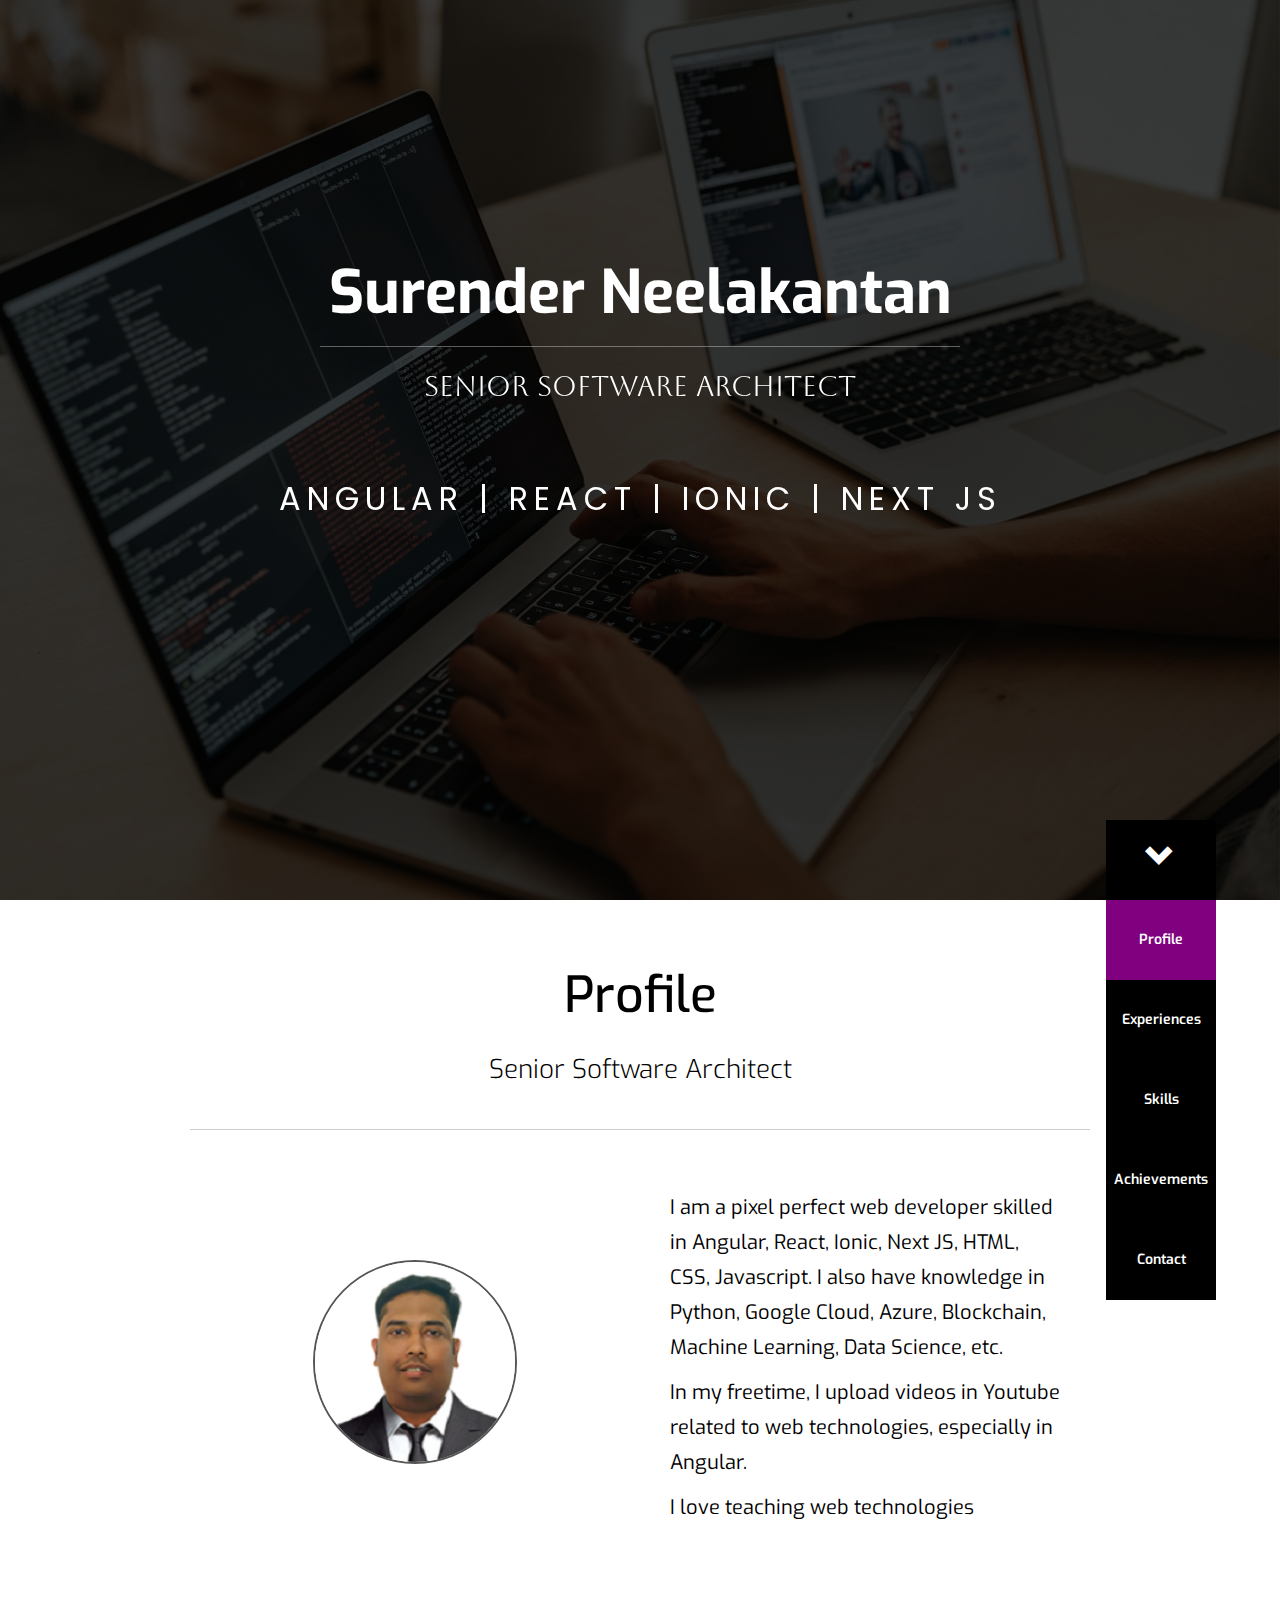
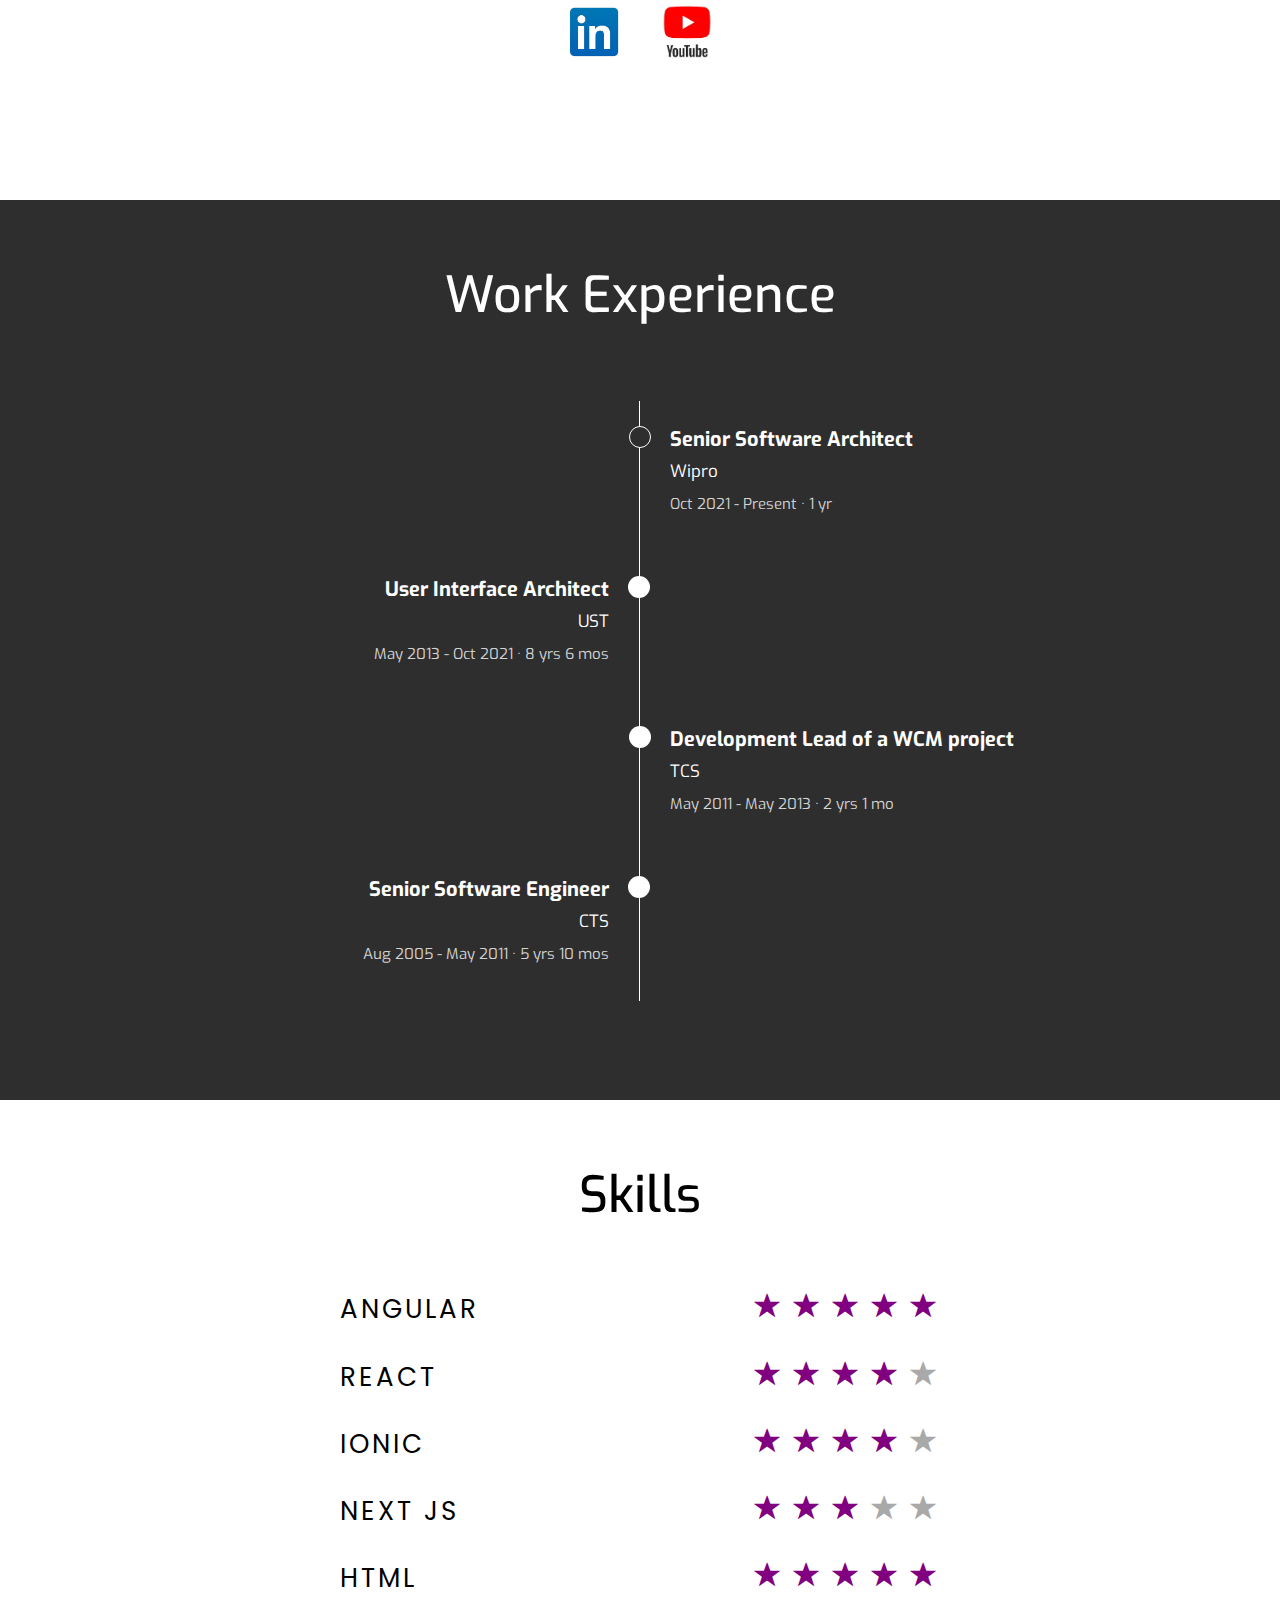
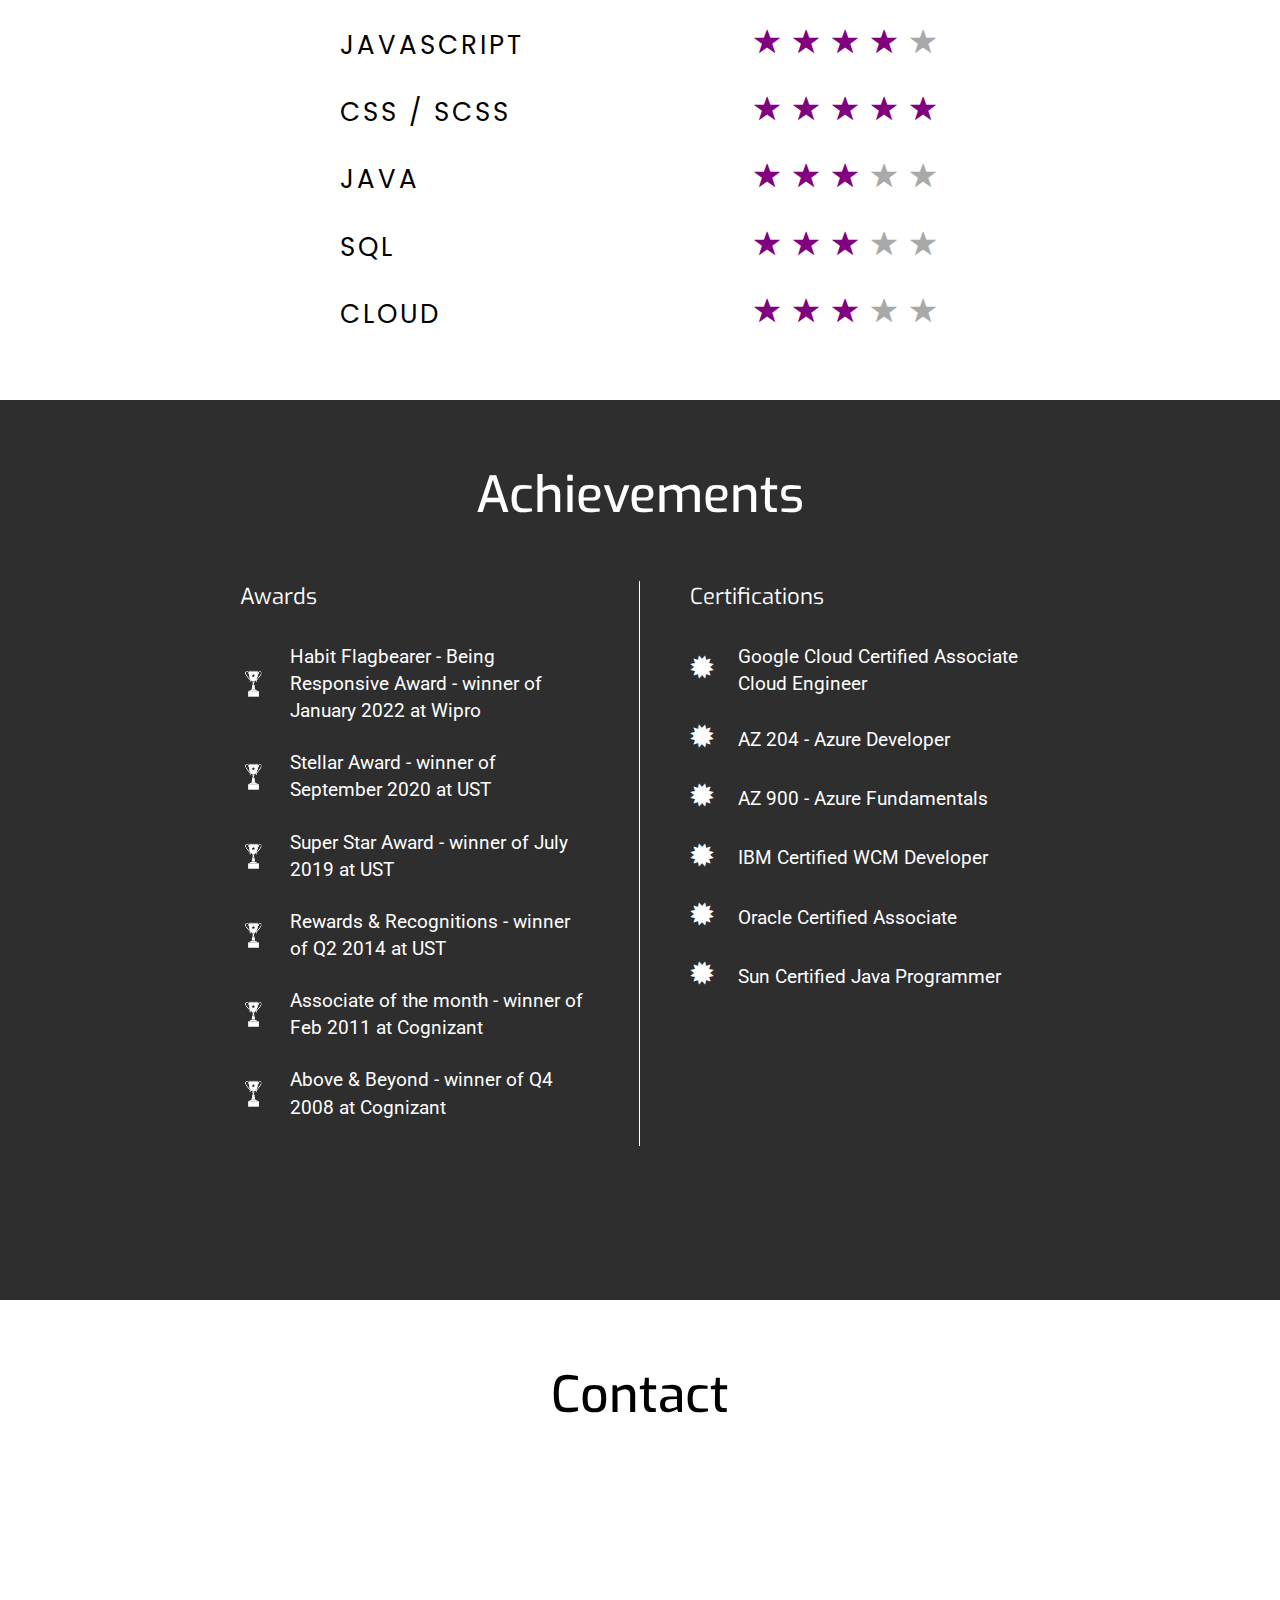
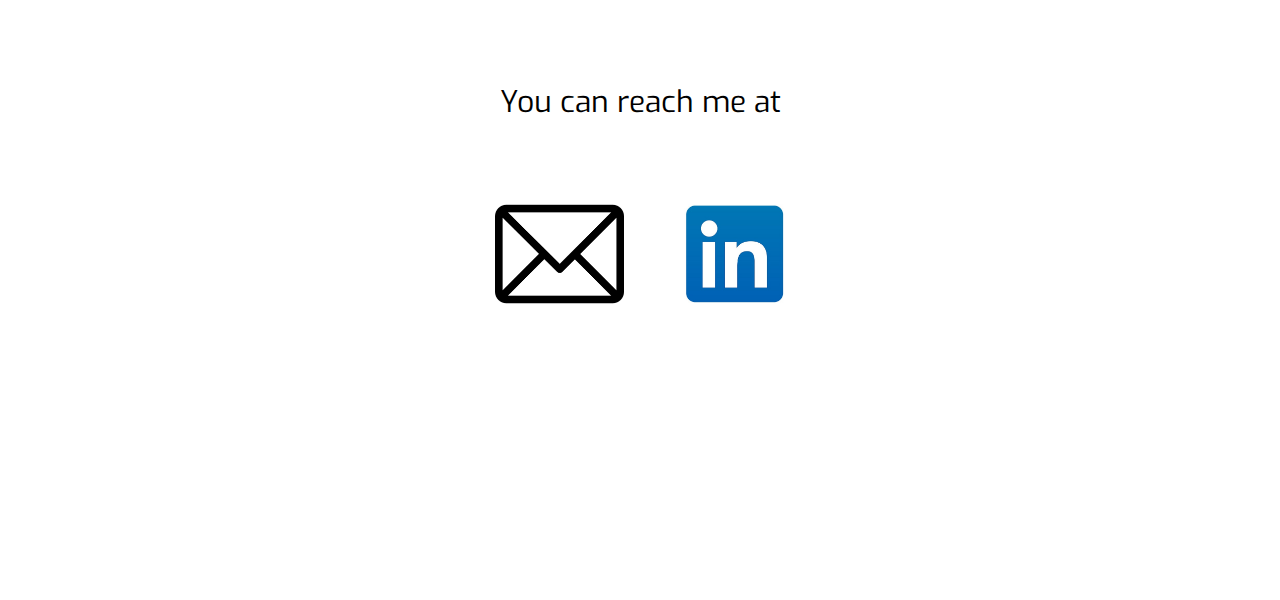
==== index.html @ d7b3a43d "initial code" ====
<!DOCTYPE html>
<html lang="en">
  <head>
    <meta charset="UTF-8" />
    <meta http-equiv="X-UA-Compatible" content="IE=edge" />
    <meta name="viewport" content="width=device-width, initial-scale=1.0" />
    <meta name="author" content="Surender Neelakantan" />
    <meta
      name="description"
      content="I'm Surender Neelakantan, Senior Software Architect skiled in Angular, React, Ionic, Next JS"
    />
    <meta
      name="keywords"
      content="Surender Neelakantan, Senior Software Architect, Angular, React, Ionic, Next JS, HTML, CSS, Javascript"
    />
    <title>Surender Neelakantan | Angular | React | Ionic | Next JS</title>
    <link rel="preconnect" href="https://fonts.googleapis.com" />
    <link rel="preconnect" href="https://fonts.gstatic.com" crossorigin />
    <link
      href="https://fonts.googleapis.com/css2?family=Aboreto&family=Exo:wght@100;200;300;400;500;600;700;800;900&family=Poppins:wght@100;200;300;400;500;600;700;800;900&family=Roboto:wght@100;300;400;500;700;900&display=swap"
      rel="stylesheet"
    />
    <link
      rel="stylesheet"
      href="https://maxcdn.bootstrapcdn.com/bootstrap/3.4.0/css/bootstrap.min.css"
    />
    <link rel="stylesheet" href="style.css" />
    <script src="https://ajax.googleapis.com/ajax/libs/jquery/3.6.0/jquery.min.js"></script>
  </head>
  <body>
    <div id="nav-bar">
      <div id="profile-nav-item" class="nav-item active">
        <a href="#profile">Profile</a>
      </div>
      <div id="experience-nav-item" class="nav-item">
        <a href="#experience">Experiences</a>
      </div>
      <div id="skill-nav-item" class="nav-item">
        <a href="#skill">Skills</a>
      </div>
      <div id="achievement-nav-item" class="nav-item">
        <a href="#achievement">Achievements</a>
      </div>
      <div id="contact-nav-item" class="nav-item">
        <a href="#contact">Contact</a>
      </div>
    </div>
    <div class="bg-container">
      <img src="bg.jpg" alt="" />
    </div>
    <div class="overlay"></div>
    <div class="top-container">
      <div class="top-wrapper">
        <h1 class="name">Surender Neelakantan</h1>
        <div class="role">Senior Software Architect</div>
        <div class="skill">Angular | React | Ionic | Next JS</div>
      </div>
    </div>
    <div id="profile" class="profile-container">
      <div class="scroll-down-container">
        <a href="#profile">
          <div class="scroll-down">
            <span class="glyphicon glyphicon-chevron-down"></span>
          </div>
        </a>
      </div>
      <div class="section-title">Profile</div>
      <div class="section-sub-title">Senior Software Architect</div>
      <div class="profile-content">
        <div class="profile-left">
          <div class="photo-container">
            <img src="suren.png" alt="" />
          </div>
        </div>
        <div class="profile-right">
          <p>
            I am a pixel perfect web developer skilled in Angular, React, Ionic,
            Next JS, HTML, CSS, Javascript. I also have knowledge in Python,
            Google Cloud, Azure, Blockchain, Machine Learning, Data Science,
            etc.
          </p>
          <p>
            In my freetime, I upload videos in Youtube related to web
            technologies, especially in Angular.
          </p>
          <p>I love teaching web technologies</p>
        </div>
      </div>
      <div class="social">
        <a href="https://www.linkedin.com/in/n-surender/"
          ><img src="linkedin.jpg" alt=""
        /></a>
        <a href="https://www.youtube.com/channel/UCC02oWntvm_i5n3uNDLDUyg"
          ><img src="youtube.jpg" alt=""
        /></a>
      </div>
    </div>
    <div id="experience" class="experiences-container">
      <div class="section-title">Work Experience</div>
      <div class="work-experience">
        <div class="work-left">
          <div class="work-item-2-circle"></div>
          <div class="work-item-4-circle"></div>
          <div class="work-item work-item-2">
            <div class="work-role">User Interface Architect</div>
            <div class="work-company">UST</div>
            <div class="work-duration">May 2013 - Oct 2021 · 8 yrs 6 mos</div>
          </div>
          <div class="work-item work-item-4">
            <div class="work-role">Senior Software Engineer</div>
            <div class="work-company">CTS</div>
            <div class="work-duration">Aug 2005 - May 2011 · 5 yrs 10 mos</div>
          </div>
        </div>
        <div class="work-right">
          <div class="work-item-1-circle"></div>
          <div class="work-item-3-circle"></div>
          <div class="work-item work-item-1">
            <div class="work-role">Senior Software Architect</div>
            <div class="work-company">Wipro</div>
            <div class="work-duration">Oct 2021 - Present · 1 yr</div>
          </div>
          <div class="work-item work-item-3">
            <div class="work-role">Development Lead of a WCM project</div>
            <div class="work-company">TCS</div>
            <div class="work-duration">May 2011 - May 2013 · 2 yrs 1 mo</div>
          </div>
        </div>
      </div>
    </div>
    <div id="skill" class="skills-container">
      <div class="section-title">Skills</div>
      <div class="section-content">
        <div class="skill-item">
          <div class="skill-name">Angular</div>
          <div class="skill-score">
            <span class="glyphicon glyphicon-star filled"></span>
            <span class="glyphicon glyphicon-star filled"></span>
            <span class="glyphicon glyphicon-star filled"></span>
            <span class="glyphicon glyphicon-star filled"></span>
            <span class="glyphicon glyphicon-star filled"></span>
          </div>
        </div>
        <div class="skill-item">
          <div class="skill-name">React</div>
          <div class="skill-score">
            <span class="glyphicon glyphicon-star filled"></span>
            <span class="glyphicon glyphicon-star filled"></span>
            <span class="glyphicon glyphicon-star filled"></span>
            <span class="glyphicon glyphicon-star filled"></span>
            <span class="glyphicon glyphicon-star"></span>
          </div>
        </div>
        <div class="skill-item">
          <div class="skill-name">Ionic</div>
          <div class="skill-score">
            <span class="glyphicon glyphicon-star filled"></span>
            <span class="glyphicon glyphicon-star filled"></span>
            <span class="glyphicon glyphicon-star filled"></span>
            <span class="glyphicon glyphicon-star filled"></span>
            <span class="glyphicon glyphicon-star"></span>
          </div>
        </div>
        <div class="skill-item">
          <div class="skill-name">Next JS</div>
          <div class="skill-score">
            <span class="glyphicon glyphicon-star filled"></span>
            <span class="glyphicon glyphicon-star filled"></span>
            <span class="glyphicon glyphicon-star filled"></span>
            <span class="glyphicon glyphicon-star"></span>
            <span class="glyphicon glyphicon-star"></span>
          </div>
        </div>
        <div class="skill-item">
          <div class="skill-name">HTML</div>
          <div class="skill-score">
            <span class="glyphicon glyphicon-star filled"></span>
            <span class="glyphicon glyphicon-star filled"></span>
            <span class="glyphicon glyphicon-star filled"></span>
            <span class="glyphicon glyphicon-star filled"></span>
            <span class="glyphicon glyphicon-star filled"></span>
          </div>
        </div>
        <div class="skill-item">
          <div class="skill-name">Javascript</div>
          <div class="skill-score">
            <span class="glyphicon glyphicon-star filled"></span>
            <span class="glyphicon glyphicon-star filled"></span>
            <span class="glyphicon glyphicon-star filled"></span>
            <span class="glyphicon glyphicon-star filled"></span>
            <span class="glyphicon glyphicon-star"></span>
          </div>
        </div>
        <div class="skill-item">
          <div class="skill-name">CSS / SCSS</div>
          <div class="skill-score">
            <span class="glyphicon glyphicon-star filled"></span>
            <span class="glyphicon glyphicon-star filled"></span>
            <span class="glyphicon glyphicon-star filled"></span>
            <span class="glyphicon glyphicon-star filled"></span>
            <span class="glyphicon glyphicon-star filled"></span>
          </div>
        </div>
        <div class="skill-item">
          <div class="skill-name">Java</div>
          <div class="skill-score">
            <span class="glyphicon glyphicon-star filled"></span>
            <span class="glyphicon glyphicon-star filled"></span>
            <span class="glyphicon glyphicon-star filled"></span>
            <span class="glyphicon glyphicon-star"></span>
            <span class="glyphicon glyphicon-star"></span>
          </div>
        </div>
        <div class="skill-item">
          <div class="skill-name">SQL</div>
          <div class="skill-score">
            <span class="glyphicon glyphicon-star filled"></span>
            <span class="glyphicon glyphicon-star filled"></span>
            <span class="glyphicon glyphicon-star filled"></span>
            <span class="glyphicon glyphicon-star"></span>
            <span class="glyphicon glyphicon-star"></span>
          </div>
        </div>
        <div class="skill-item">
          <div class="skill-name">Cloud</div>
          <div class="skill-score">
            <span class="glyphicon glyphicon-star filled"></span>
            <span class="glyphicon glyphicon-star filled"></span>
            <span class="glyphicon glyphicon-star filled"></span>
            <span class="glyphicon glyphicon-star"></span>
            <span class="glyphicon glyphicon-star"></span>
          </div>
        </div>
      </div>
    </div>
    <div id="achievement" class="achievements-container">
      <div class="section-title">Achievements</div>
      <div class="section-content">
        <div class="awards-certifications">
          <div class="awards">
            <div class="sub-title">Awards</div>
            <div class="award-item">
              <div class="award-icon"><img src="trophy.jpg" alt="" /></div>
              <div class="award-text">
                Habit Flagbearer - Being Responsive Award - winner of January
                2022 at Wipro
              </div>
            </div>
            <div class="award-item">
              <div class="award-icon"><img src="trophy.jpg" alt="" /></div>
              <div class="award-text">
                Stellar Award - winner of September 2020 at UST
              </div>
            </div>
            <div class="award-item">
              <div class="award-icon"><img src="trophy.jpg" alt="" /></div>
              <div class="award-text">
                Super Star Award - winner of July 2019 at UST
              </div>
            </div>
            <div class="award-item">
              <div class="award-icon"><img src="trophy.jpg" alt="" /></div>
              <div class="award-text">
                Rewards & Recognitions - winner of Q2 2014 at UST
              </div>
            </div>
            <div class="award-item">
              <div class="award-icon"><img src="trophy.jpg" alt="" /></div>
              <div class="award-text">
                Associate of the month - winner of Feb 2011 at Cognizant
              </div>
            </div>
            <div class="award-item">
              <div class="award-icon"><img src="trophy.jpg" alt="" /></div>
              <div class="award-text">
                Above & Beyond - winner of Q4 2008 at Cognizant
              </div>
            </div>
          </div>
          <div class="certifications">
            <div class="sub-title">Certifications</div>
            <div class="certification-item">
              <div class="certification-icon">
                <span class="glyphicon glyphicon-certificate"></span>
              </div>
              <div class="certification-text">
                Google Cloud Certified Associate Cloud Engineer
              </div>
            </div>
            <div class="certification-item">
              <div class="certification-icon">
                <span class="glyphicon glyphicon-certificate"></span>
              </div>
              <div class="certification-text">AZ 204 - Azure Developer</div>
            </div>
            <div class="certification-item">
              <div class="certification-icon">
                <span class="glyphicon glyphicon-certificate"></span>
              </div>
              <div class="certification-text">AZ 900 - Azure Fundamentals</div>
            </div>
            <div class="certification-item">
              <div class="certification-icon">
                <span class="glyphicon glyphicon-certificate"></span>
              </div>
              <div class="certification-text">IBM Certified WCM Developer</div>
            </div>
            <div class="certification-item">
              <div class="certification-icon">
                <span class="glyphicon glyphicon-certificate"></span>
              </div>
              <div class="certification-text">Oracle Certified Associate</div>
            </div>
            <div class="certification-item">
              <div class="certification-icon">
                <span class="glyphicon glyphicon-certificate"></span>
              </div>
              <div class="certification-text">
                Sun Certified Java Programmer
              </div>
            </div>
          </div>
        </div>
      </div>
    </div>
    <div id="contact" class="contact-container">
      <div class="section-title">Contact</div>
      <div class="section-content">
        <div class="sub-heading">You can reach me at</div>
        <div class="contact-wrapper">
          <div class="content-item">
            <a href="mailto:n.surender@gmail.com"
              ><img src="email.png" alt=""
            /></a>
          </div>
          <div class="content-item">
            <a href="https://www.linkedin.com/in/n-surender/"
              ><img src="linkedin.jpg" alt=""
            /></a>
          </div>
        </div>
      </div>
    </div>
    <script src="script.js"></script>
  </body>
</html>
---- style.css ----
* {
  margin: 0;
  padding: 0;
  box-sizing: border-box;
}

html {
  scroll-behavior: smooth;
}

body {
  font-family: "Roboto", sans-serif;
  overflow-x: hidden;
}

.overlay {
  position: fixed;
  top: 0px;
  left: 0px;
  width: 100vw;
  height: 100vh;
  background-color: rgba(0, 0, 0, 0.75);
}

.bg-container {
  position: fixed;
  top: 0px;
  left: 0px;
  width: 100vw;
  height: 100vh;
}

.bg-container img {
  width: 100%;
  height: 100%;
  object-fit: cover;
}

.top-container {
  height: 100vh;
  color: #fff;
  position: relative;
  z-index: 999;
  display: flex;
  align-items: center;
  justify-content: center;
}

.top-wrapper {
  width: 100%;
  height: 400px;
  text-align: center;
}

.name {
  padding-bottom: 20px;
  border-bottom: 1px solid #ffffff;
  border-bottom-color: rgba(255, 255, 255, 0.35);
  font-size: 60px;
  font-weight: bold;
  font-family: "Exo", sans-serif;
  width: 640px;
  margin: 10px auto;
}

.role {
  font-size: 28px;
  margin-bottom: 70px;
  line-height: 1.4;
  font-family: "Aboreto", cursive;
  padding-top: 10px;
}

.skill {
  font-size: 32px;
  font-family: "Poppins", sans-serif;
  text-transform: uppercase;
  margin-top: 30px;
  letter-spacing: 6px;
}

.profile-container,
.experiences-container,
.skills-container,
.achievements-container,
.contact-container {
  height: 100vh;
  background-color: #fff;
  color: #000;
  position: relative;
  z-index: 999;
  padding: 40px 220px;
}

.experiences-container {
  background-color: #2e2e2e;
  color: #fff;
}

.achievements-container {
  background-color: #2e2e2e;
  color: #fff;
}

.scroll-down {
  height: 80px;
  width: 110px;
  display: block;
  position: absolute;
  top: -80px;
  right: 5%;
  background-color: #000000;
  text-align: center;
  z-index: 6;
  cursor: pointer;
}

.scroll-down .glyphicon {
  color: #ffffff;
  font-size: 30px;
  padding-right: 2px;
  padding-top: 20px;
  animation-name: wiggle;
  animation-duration: 1.2s;
  animation-timing-function: linear;
  animation-iteration-count: infinite;
  animation-direction: normal;
}

@keyframes wiggle {
  0% {
    padding-top: 20px;
  }
  50% {
    padding-top: 28px;
  }
  100% {
    padding-top: 20px;
  }
}

#nav-bar {
  position: absolute;
  top: 100%;
  right: 5%;
  width: 110px;
  z-index: 1000;
}

#nav-bar.fixed-nav {
  position: fixed;
  top: 60px;
}

.nav-item {
  height: 80px;
  background-color: #000000;
  color: #fff;
  text-align: center;
  font-weight: 600;
  font-family: "Exo", sans-serif;
  cursor: pointer;
}

.nav-item.active {
  background-color: purple;
  cursor: default;
}

.nav-item a {
  color: #fff;
  text-decoration: none;
  display: block;
  padding-top: 30px;
  height: 80px;
}

.nav-item.active a {
  cursor: default;
}

.nav-item:hover a {
  color: rgba(255, 255, 255, 0.35);
}

.section-title {
  text-align: center;
  font-size: 50px;
  font-weight: 500;
  margin: 20px 0px;
  font-family: "Exo", sans-serif;
}

.section-sub-title {
  text-align: center;
  font-size: 26px;
  font-weight: 300;
  padding-bottom: 40px;
  border-bottom: 1px solid #cccccc;
  font-family: "Exo", sans-serif;
}

.profile-content {
  display: flex;
  align-items: center;
  justify-content: space-between;
}

.profile-left,
.profile-right {
  width: 50%;
  padding: 50px;
  padding-top: 100px;
  font-size: 20px;
  font-family: "Exo";
  line-height: 35px;
}

.photo-container {
  width: 204px;
  height: 204px;
  border-radius: 50%;
  border: 2px solid #565656;
  margin: 40px auto;
}

.photo-container img {
  width: 200px;
  height: 200px;
  border-radius: 50%;
}

.social {
  text-align: center;
  margin-top: 20px;
}

.social img {
  width: 50px;
  margin: 20px;
  cursor: pointer;
}

.work-experience {
  display: flex;
  align-items: center;
  justify-content: space-between;
  padding: 50px;
  font-size: 20px;
  font-family: "Exo";
}

.work-left {
  width: 50%;
  border-right: 1px solid #fff;
  height: 600px;
  position: relative;
}

.work-right {
  width: 50%;
  height: 600px;
  position: relative;
}

.work-item {
  width: 400px;
  height: 125px;
  position: absolute;
  padding: 20px;
  padding-top: 0;
}

.work-item-1 {
  top: 25px;
  left: 0px;
  padding-left: 30px;
}
.work-item-2 {
  top: 175px;
  right: 0px;
  padding-right: 30px;
  text-align: right;
}
.work-item-3 {
  top: 325px;
  left: 0px;
  padding-left: 30px;
}
.work-item-4 {
  top: 475px;
  right: 0px;
  padding-right: 30px;
  text-align: right;
}

.work-role {
  font-weight: bold;
  margin-bottom: 5px;
}

.work-company {
  font-size: 17px;
  margin-bottom: 10px;
}

.work-duration {
  font-size: 15px;
  color: lightgrey;
}

.work-item-1-circle {
  position: absolute;
  top: 25px;
  left: -11px;
  width: 22px;
  height: 22px;
  border: 1px solid #fff;
  background-color: #2e2e2e;
  z-index: 9;
  border-radius: 50%;
}

.work-item-2-circle {
  position: absolute;
  top: 175px;
  right: -11px;
  width: 22px;
  height: 22px;
  background-color: #fff;
  z-index: 9;
  border-radius: 50%;
}

.work-item-3-circle {
  position: absolute;
  top: 325px;
  left: -11px;
  width: 22px;
  height: 22px;
  background-color: #fff;
  z-index: 9;
  border-radius: 50%;
}

.work-item-4-circle {
  position: absolute;
  top: 475px;
  right: -11px;
  width: 22px;
  height: 22px;
  z-index: 9;
  background-color: #fff;
  border-radius: 50%;
}

.skill-item {
  font-size: 26px;
  font-family: "Poppins", sans-serif;
  text-transform: uppercase;
  margin-top: 30px;
  letter-spacing: 3px;
  display: flex;
  align-items: center;
  justify-content: space-between;
}

.skills-container .section-content {
  width: 600px;
  margin: 60px auto;
}

.glyphicon-star {
  color: darkgray;
}

.glyphicon-star.filled {
  color: purple;
}

.sub-heading {
  text-align: center;
  font-size: 30px;
  font-family: "EXO";
  margin-top: 250px;
}

.contact-wrapper {
  display: flex;
  align-items: center;
  justify-content: center;
  margin-top: 50px;
}

.contact-wrapper img {
  height: 100px;
  cursor: pointer;
  margin: 30px;
}

.awards-certifications {
  display: flex;
  justify-content: space-between;
}

.awards,
.certifications {
  width: 50%;
  padding-left: 50px;
  padding-right: 50px;
  margin-top: 30px;
}

.awards {
  border-right: 1px solid #fff;
}

.sub-title {
  font-size: 30px;
  font-family: "EXO";
  margin-bottom: 50px;
}

.award-item,
.certification-item {
  display: flex;
  align-items: center;
  margin-bottom: 35px;
}

.award-icon img {
  width: 30px;
  margin-right: 30px;
}

.award-text,
.certification-text {
  font-size: 24px;
}

.certification-icon {
  font-size: 30px;
  margin-right: 30px;
}

@media only screen and (max-width: 1650px) {
  .sub-title {
    font-size: 26px;
    margin-bottom: 40px;
  }

  .award-item,
  .certification-item {
    margin-bottom: 40px;
  }

  .award-icon img {
    width: 26px;
    margin-right: 26px;
  }

  .award-text,
  .certification-text {
    font-size: 22px;
  }

  .certification-icon {
    font-size: 26px;
    margin-right: 26px;
  }
}

@media only screen and (max-width: 1300px) {
  .profile-container,
  .experiences-container,
  .skills-container,
  .achievements-container,
  .contact-container {
    padding: 40px 190px;
  }
  .profile-left,
  .profile-right {
    padding: 30px;
    padding-top: 60px;
  }
  .sub-title {
    font-size: 22px;
    margin-bottom: 30px;
  }

  .award-item,
  .certification-item {
    margin-bottom: 25px;
  }

  .award-icon img {
    width: 26px;
    margin-right: 24px;
  }

  .award-text,
  .certification-text {
    font-size: 19px;
  }

  .certification-icon {
    font-size: 24px;
    margin-right: 24px;
  }
}
@media only screen and (max-width: 1100px) {
  .profile-container,
  .experiences-container,
  .skills-container,
  .achievements-container,
  .contact-container {
    padding: 40px 180px;
  }

  .profile-left,
  .profile-right {
    padding: 20px;
    padding-top: 40px;
    font-size: 18px;
  }

  .skills-container .section-content {
    width: 500px;
  }

  .skill-item {
    font-size: 22px;
  }

  .sub-title {
    font-size: 22px;
    margin-bottom: 30px;
  }

  .achievements-container {
    padding: 40px 140px;
  }

  .award-item,
  .certification-item {
    margin-bottom: 20px;
  }

  .award-icon img {
    width: 26px;
    margin-right: 24px;
  }

  .award-text,
  .certification-text {
    font-size: 18px;
  }

  .certification-icon {
    font-size: 24px;
    margin-right: 24px;
  }

  #nav-bar {
    opacity: 0.5;
  }

  #nav-bar:hover {
    opacity: 1;
  }
}

@media only screen and (max-width: 960px) {
  .profile-container,
  .experiences-container,
  .skills-container,
  .achievements-container,
  .contact-container {
    padding: 40px 120px;
  }
  #nav-bar,
  .scroll-down {
    width: 90px;
  }
  .nav-item {
    font-size: 12px;
  }
  .profile-content {
    display: block;
  }
  .profile-left,
  .profile-right {
    padding: 10px;
    padding-top: 20px;
    font-size: 18px;
    width: 100%;
    line-height: 30px;
  }
  .photo-container {
    margin: 20px auto;
  }
  .name {
    font-size: 40px;
    width: 420px;
  }
  .role {
    font-size: 20px;
  }
  .skill {
    font-size: 22px;
  }

  .skills-container .section-content {
    width: 430px;
  }

  .achievements-container {
    padding: 40px 80px;
  }

  .award-item,
  .certification-item {
    margin-bottom: 20px;
  }

  .award-icon img {
    width: 22px;
    margin-right: 20px;
  }

  .award-text,
  .certification-text {
    font-size: 16px;
  }

  .certification-icon {
    font-size: 22px;
    margin-right: 22px;
  }

  .work-item {
    font-size: 18px;
  }
}

@media only screen and (max-width: 767px) {
  .name {
    font-size: 30px;
    width: 315px;
  }
  .role {
    font-size: 16px;
  }
  .skill {
    font-size: 18px;
  }
  .section-title {
    font-size: 40px;
  }
  .profile-container {
    padding: 40px 70px;
  }
  .work-item {
    width: 275px;
  }
  .work-experience {
    font-size: 15px;
  }
  .skills-container .section-content {
    width: 340px;
  }
  .skill-item {
    font-size: 18px;
  }

  .achievements-container {
    padding: 40px 55px;
  }

  .awards,
  .certifications {
    padding-left: 20px;
    padding-right: 20px;
  }

  .award-item,
  .certification-item {
    margin-bottom: 18px;
  }

  .award-icon img {
    width: 20px;
    margin-right: 18px;
  }

  .award-text,
  .certification-text {
    font-size: 16px;
  }

  .certification-icon {
    font-size: 18px;
    margin-right: 18px;
  }
  .contact-wrapper img {
    height: 60px;
  }
}

@media only screen and (max-width: 600px) {
  .name {
    font-size: 30px;
  }
  .role {
    font-size: 16px;
  }
  .skill {
    font-size: 18px;
    letter-spacing: 4px;
  }
  .section-title {
    font-size: 30px;
  }
  .profile-container,
  .skills-container {
    padding: 40px 50px;
  }
  .work-item {
    width: 230px;
    font-size: 16px;
  }
  .achievements-container {
    padding: 40px 40px;
  }
}
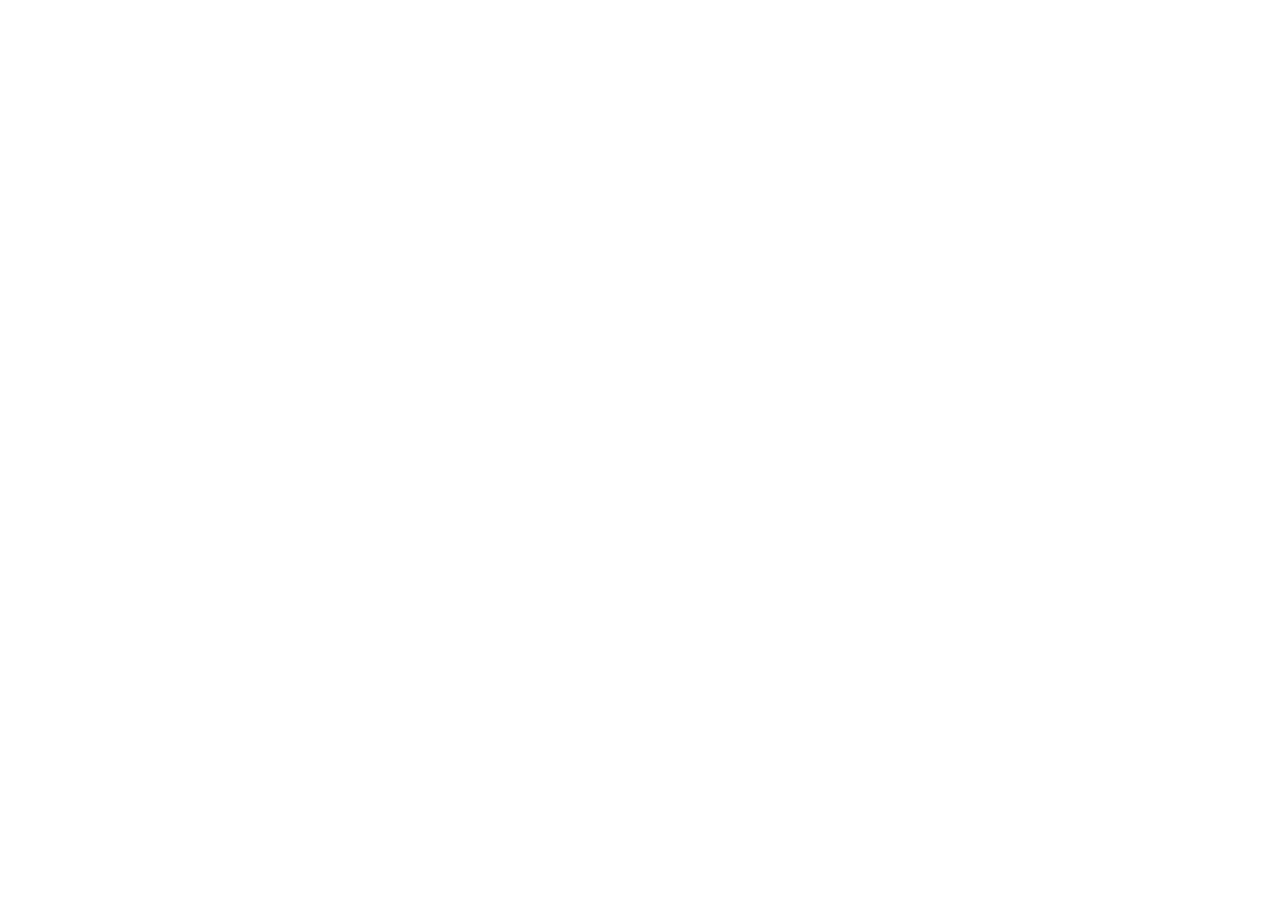
==== commit 9f3a75b1: "orientation" ====
--- a/index.html
+++ b/index.html
@@ -13,6 +13,7 @@
       name="keywords"
       content="Surender Neelakantan, Senior Software Architect, Angular, React, Ionic, Next JS, HTML, CSS, Javascript"
     />
+    <meta http-equiv="ScreenOrientation" content="autoRotate:disabled" />
     <title>Surender Neelakantan | Angular | React | Ionic | Next JS</title>
     <link rel="preconnect" href="https://fonts.googleapis.com" />
     <link rel="preconnect" href="https://fonts.gstatic.com" crossorigin />
@@ -27,7 +28,7 @@
     <link rel="stylesheet" href="style.css" />
     <script src="https://ajax.googleapis.com/ajax/libs/jquery/3.6.0/jquery.min.js"></script>
   </head>
-  <body>
+  <body class="normal">
     <div id="nav-bar">
       <div id="profile-nav-item" class="nav-item active">
         <a href="#profile">Profile</a>
@@ -343,4 +344,7 @@
     </div>
     <script src="script.js"></script>
   </body>
+  <body class="landscape">
+    Please change your phone to portrait
+  </body>
 </html>
--- a/style.css
+++ b/style.css
@@ -716,20 +716,80 @@
   }
   .skill {
     font-size: 18px;
-    letter-spacing: 4px;
+    letter-spacing: 3px;
   }
   .section-title {
-    font-size: 30px;
+    font-size: 25px;
+    margin-bottom: 10px;
   }
   .profile-container,
   .skills-container {
-    padding: 40px 50px;
+    padding: 30px 30px;
   }
   .work-item {
     width: 230px;
     font-size: 16px;
   }
   .achievements-container {
-    padding: 40px 40px;
-  }
-}
+    padding: 30px 20px;
+  }
+  .nav-item:hover a {
+    color: rgba(255, 255, 255, 1);
+  }
+  #nav-bar {
+    opacity: 1;
+  }
+  .profile-left {
+    padding-top: 10px;
+    padding-bottom: 0;
+    line-height: 27px;
+  }
+  .social {
+    margin-top: 0;
+  }
+  .scroll-down {
+    top: -140px;
+  }
+  .awards,
+  .certifications {
+    padding-left: 10px;
+    padding-right: 10px;
+  }
+  .work-item-1 {
+    padding-left: 20px;
+  }
+  .work-item-2 {
+    padding-right: 20px;
+  }
+  .work-item-3 {
+    padding-left: 20px;
+  }
+  .work-item-4 {
+    padding-right: 20px;
+  }
+}
+
+@media screen {
+}
+
+@media (orientation: landscape) {
+  .normal {
+    display: none;
+  }
+
+  .landscape {
+    display: flex;
+    align-items: center;
+    justify-content: center;
+  }
+}
+
+@media (orientation: portrait) {
+  .normal {
+    display: block;
+  }
+
+  .landscape {
+    display: none;
+  }
+}
